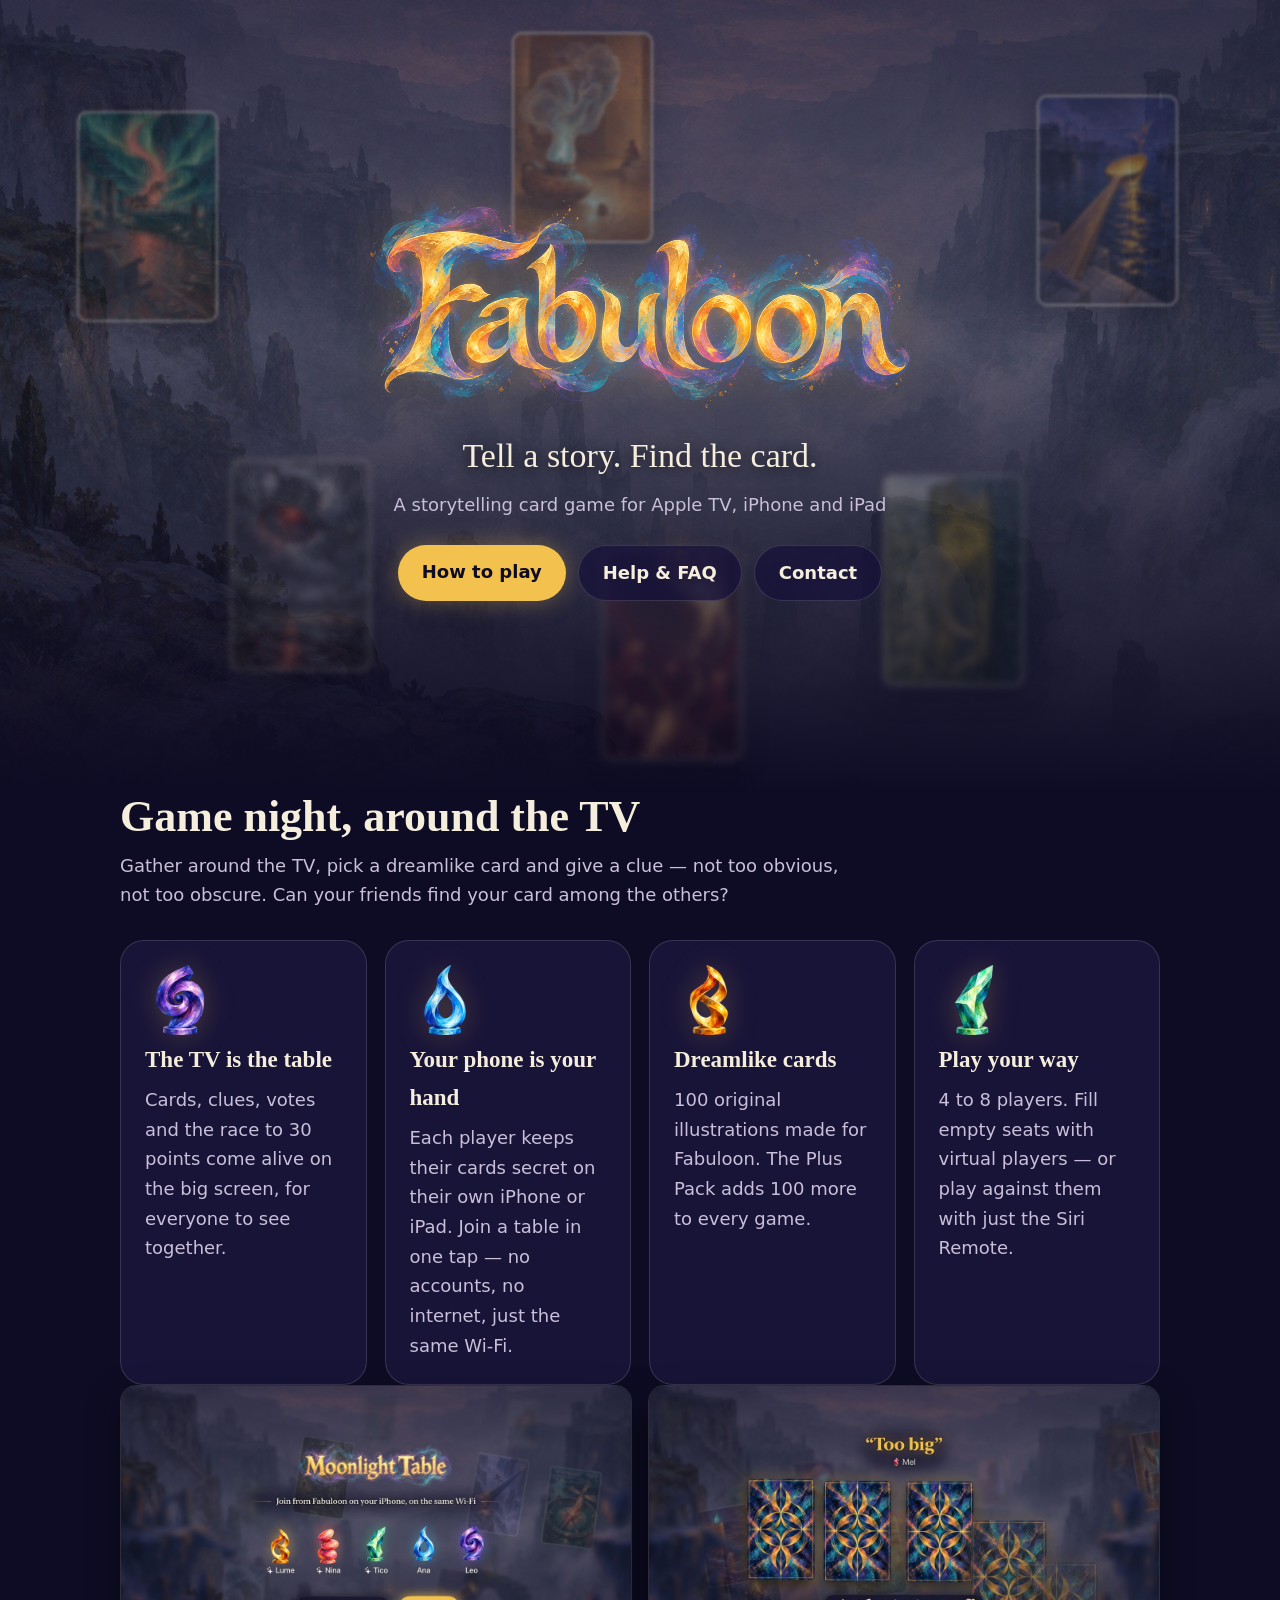
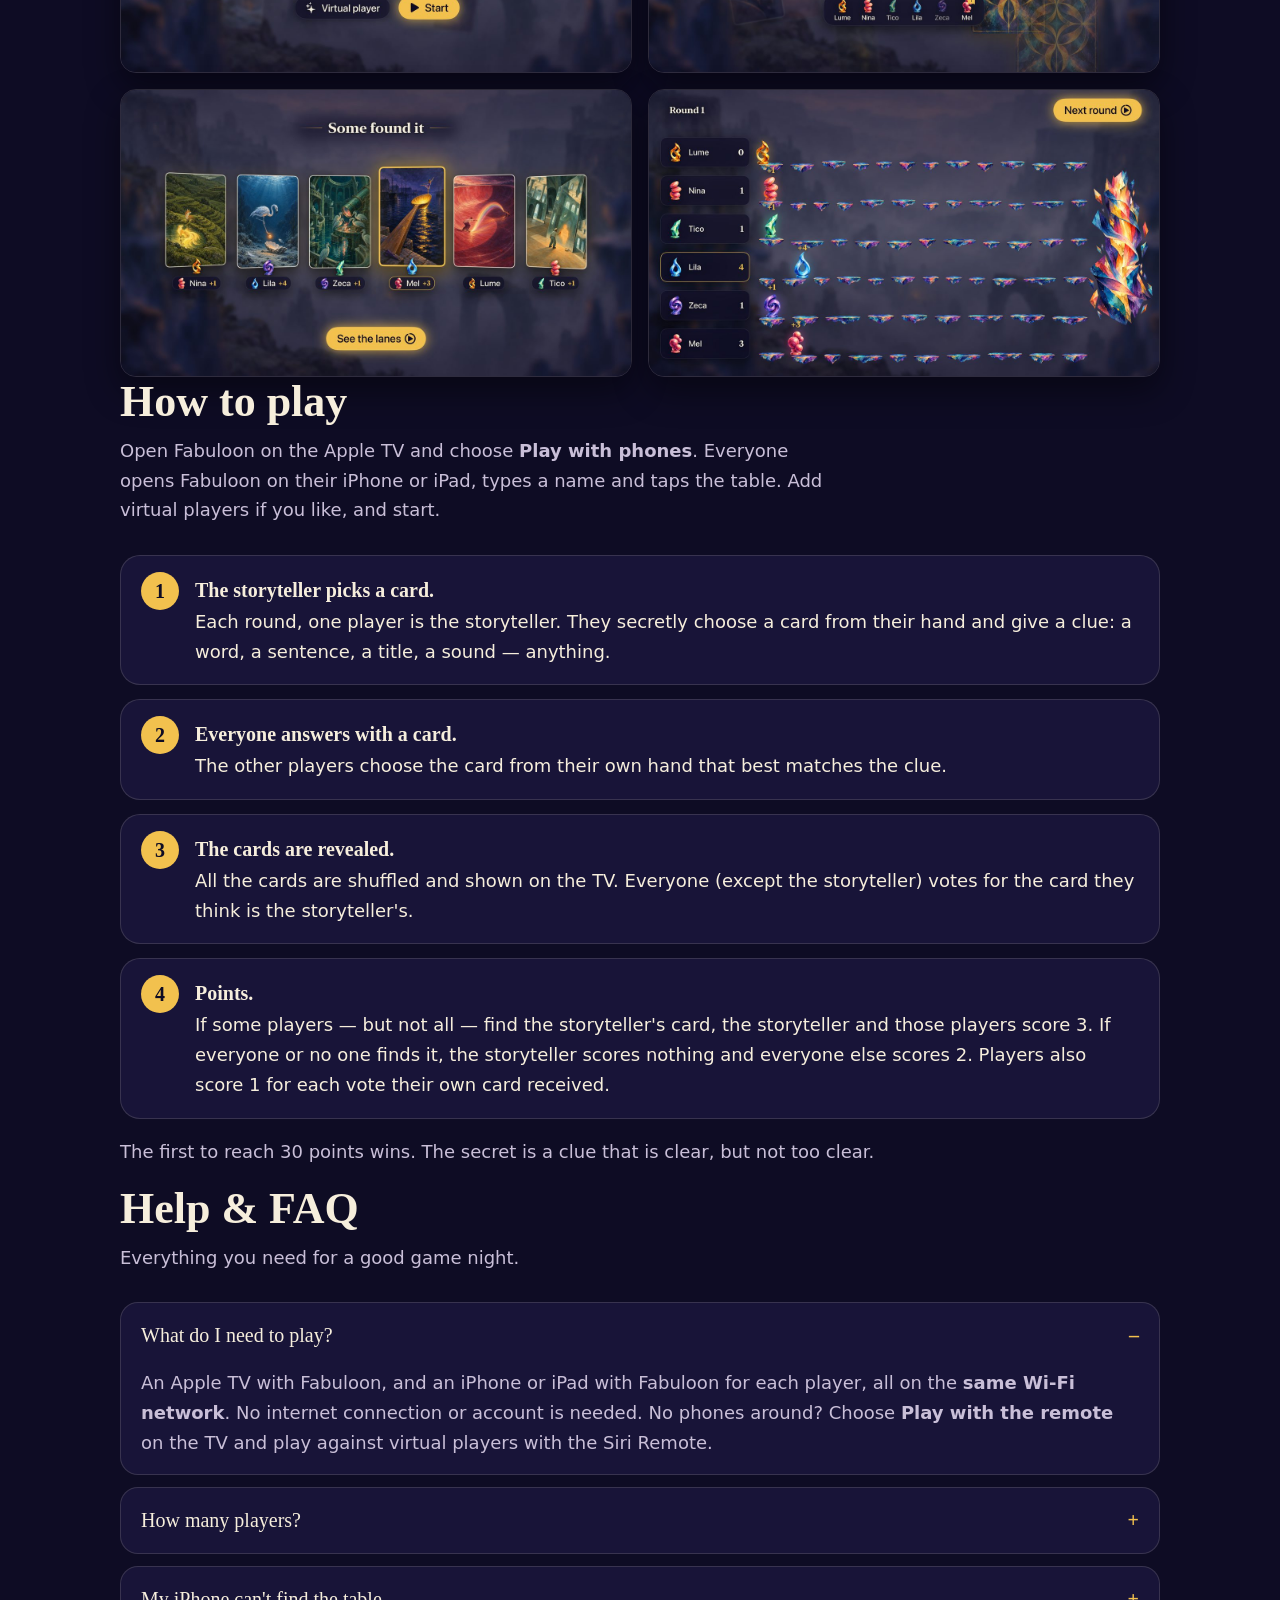
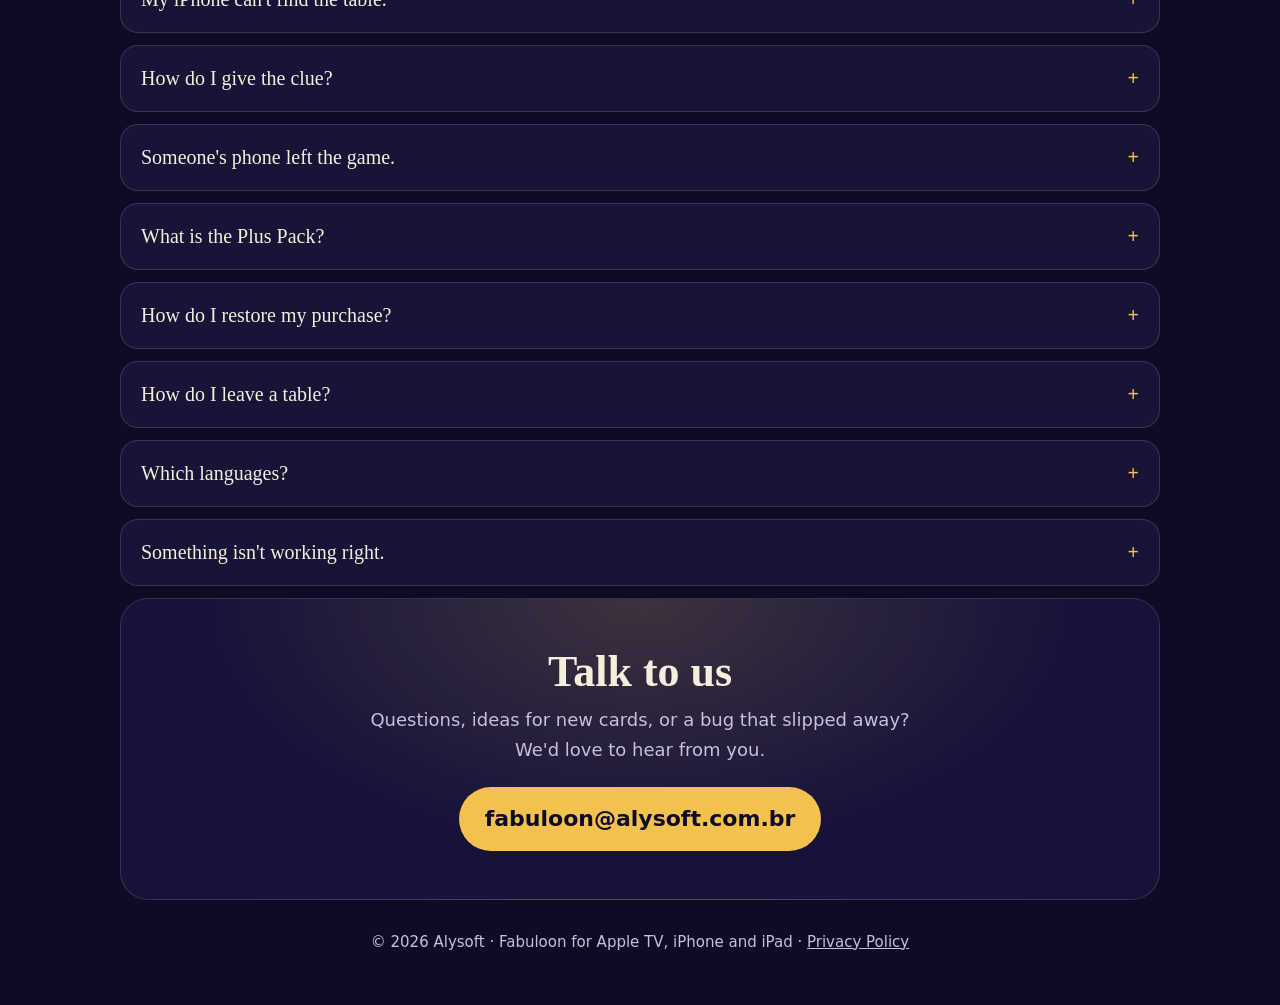
==== index.html @ 10f16127 "Support and privacy pages for Fabuloon Co-Authored-By: Claude Opus 5.5 <noreply@anthropic.com>" ====
<!doctype html>
<html lang="en">
<head>
<meta charset="utf-8">
<meta name="viewport" content="width=device-width, initial-scale=1">
<title>Fabuloon — Support</title>
<meta name="description" content="Fabuloon, a storytelling card game for Apple TV, iPhone and iPad. How to play, help, FAQ and contact.">
<meta property="og:title" content="Fabuloon — a storytelling card game for your living room">
<meta property="og:description" content="Pick a dreamlike card, give a clue, and find the storyteller's card. Apple TV is the table; your iPhone is your hand.">
<meta property="og:image" content="img/og.jpg">
<meta name="theme-color" content="#0e0c24">
<link rel="icon" href="img/favicon.png"><link rel="apple-touch-icon" href="img/apple-touch-icon.png">
<link rel="stylesheet" href="style.css">
</head>
<body>
<header class="hero">
  <div class="drift" style="left:6%;top:14%;background-image:url(img/card-a.jpg)"></div>
  <div class="drift" style="left:18%;top:58%;background-image:url(img/card-b.jpg)"></div>
  <div class="drift" style="right:8%;top:12%;background-image:url(img/card-c.jpg)"></div>
  <div class="drift" style="right:20%;top:60%;background-image:url(img/card-d.jpg)"></div>
  <div class="drift" style="left:40%;top:4%;background-image:url(img/card-e.jpg)"></div>
  <div class="drift" style="right:42%;bottom:4%;background-image:url(img/card-f.jpg)"></div>
  <div class="hero-inner">
    <img class="logo" src="img/logo.png" alt="Fabuloon">
    <p class="tag">Tell a story. Find the card.</p>
    <p class="tag2">A storytelling card game for Apple TV, iPhone and iPad</p>
    <div class="btns">
      <a class="btn" href="#how">How to play</a>
      <a class="btn alt" href="#help">Help &amp; FAQ</a>
      <a class="btn alt" href="#contact">Contact</a>
    </div>
  </div>
</header>

<main>
<section class="wrap">
  <h2>Game night, around the TV</h2>
  <p class="sub">Gather around the TV, pick a dreamlike card and give a clue — not too obvious, not too obscure. Can your friends find your card among the others?</p>
  <div class="grid">
    <div class="card"><img class="form" src="img/form4.png" alt=""><h3>The TV is the table</h3><p>Cards, clues, votes and the race to 30 points come alive on the big screen, for everyone to see together.</p></div>
    <div class="card"><img class="form" src="img/form3.png" alt=""><h3>Your phone is your hand</h3><p>Each player keeps their cards secret on their own iPhone or iPad. Join a table in one tap — no accounts, no internet, just the same Wi‑Fi.</p></div>
    <div class="card"><img class="form" src="img/form0.png" alt=""><h3>Dreamlike cards</h3><p>100 original illustrations made for Fabuloon. The Plus Pack adds 100 more to every game.</p></div>
    <div class="card"><img class="form" src="img/form2.png" alt=""><h3>Play your way</h3><p>4 to 8 players. Fill empty seats with virtual players — or play against them with just the Siri Remote.</p></div>
  </div>
</section>

<section class="wrap">
  <div class="shots">
    <img src="img/shot-lobby.jpg" alt="Players joining a table on the TV" loading="lazy">
    <img src="img/shot-clue.jpg" alt="The storyteller's clue on the TV" loading="lazy">
    <img src="img/shot-reveal.jpg" alt="The cards revealed, with the votes" loading="lazy">
    <img src="img/shot-lanes.jpg" alt="Each player's piece hopping toward the finish" loading="lazy">
  </div>
</section>

<section class="wrap" id="how">
  <h2>How to play</h2>
  <p class="sub">Open Fabuloon on the Apple TV and choose <b>Play with phones</b>. Everyone opens Fabuloon on their iPhone or iPad, types a name and taps the table. Add virtual players if you like, and start.</p>
  <ol class="steps">
    <li><b>The storyteller picks a card.</b><br>Each round, one player is the storyteller. They secretly choose a card from their hand and give a clue: a word, a sentence, a title, a sound — anything.</li>
    <li><b>Everyone answers with a card.</b><br>The other players choose the card from their own hand that best matches the clue.</li>
    <li><b>The cards are revealed.</b><br>All the cards are shuffled and shown on the TV. Everyone (except the storyteller) votes for the card they think is the storyteller's.</li>
    <li><b>Points.</b><br>If some players — but not all — find the storyteller's card, the storyteller and those players score 3. If everyone or no one finds it, the storyteller scores nothing and everyone else scores 2. Players also score 1 for each vote their own card received.</li>
  </ol>
  <p class="score">The first to reach 30 points wins. The secret is a clue that is clear, but not too clear.</p>
</section>

<section class="wrap" id="help">
  <h2>Help &amp; FAQ</h2>
  <p class="sub">Everything you need for a good game night.</p>

  <details open><summary>What do I need to play?</summary>
    <p>An Apple TV with Fabuloon, and an iPhone or iPad with Fabuloon for each player, all on the <b>same Wi‑Fi network</b>. No internet connection or account is needed. No phones around? Choose <b>Play with the remote</b> on the TV and play against virtual players with the Siri Remote.</p></details>

  <details><summary>How many players?</summary>
    <p>From 4 to 8. If you are fewer than 4, add virtual players on the TV: they pick cards and vote on their own.</p></details>

  <details><summary>My iPhone can't find the table.</summary>
    <ul>
      <li>Make sure the iPhone and the Apple TV are on the same Wi‑Fi network (guest networks, some hotels and some mesh systems keep devices from seeing each other).</li>
      <li>Fabuloon needs the <b>Local Network</b> permission to find the TV: open Settings › Privacy &amp; Security › Local Network and turn on Fabuloon.</li>
      <li>On the Apple TV, the table must be open: choose <b>Play with phones</b>.</li>
    </ul></details>

  <details><summary>How do I give the clue?</summary>
    <p>With people only, just say it out loud. When there are virtual players at the table, the storyteller writes the clue on their phone, so the virtual players can “read” it too.</p></details>

  <details><summary>Someone's phone left the game.</summary>
    <p>A virtual player takes over their seat so the game can go on. When they open Fabuloon again and tap the table, they get their seat — and their cards — back.</p></details>

  <details><summary>What is the Plus Pack?</summary>
    <p>100 new cards that join the deck in every game played on your Apple TV. You buy it once on the Apple TV (<b>More cards</b> on the home screen) and every phone shows the new cards. Everyone needs the latest version of Fabuloon on their phone for the pack to be dealt.</p></details>

  <details><summary>How do I restore my purchase?</summary>
    <p>On the Apple TV, open <b>More cards</b> and choose <b>Restore purchases</b>. Purchases belong to your Apple Account and work on the Apple TV, iPhone and iPad.</p></details>

  <details><summary>How do I leave a table?</summary>
    <p>On the TV, press <kbd>Menu</kbd> (or <kbd>Back</kbd>) on the Siri Remote. On a phone, tap the × in the top corner.</p></details>

  <details><summary>Which languages?</summary>
    <p>English and Portuguese, following your device's language.</p></details>

  <details><summary>Something isn't working right.</summary>
    <p>Close Fabuloon on the TV and on the phones and open it again. If the problem persists, write to us below with your Apple TV and iPhone models and their system versions — we read every message.</p></details>
</section>

<section class="wrap" id="contact">
  <div class="contact">
    <h2>Talk to us</h2>
    <p>Questions, ideas for new cards, or a bug that slipped away? We'd love to hear from you.</p>
    <a class="mail" href="mailto:fabuloon@alysoft.com.br?subject=Fabuloon%20support">fabuloon@alysoft.com.br</a>
  </div>
</section>
</main>

<footer>
  © 2026 Alysoft · Fabuloon for Apple TV, iPhone and iPad · <a href="privacy.html">Privacy Policy</a>
</footer>
</body>
</html>
---- style.css ----
:root{
  --night:#0e0c24; --night2:#16123a; --dusk:#241b4a; --cream:#f6eedc; --muted:#c9bfd8; --gold:#f2c14e; --gold2:#d9a234;
  --card:rgba(30,24,64,.72); --line:rgba(246,238,220,.14);
  --serif:"New York",ui-serif,"Iowan Old Style","Palatino Linotype",Georgia,serif;
}
*{box-sizing:border-box}
html{scroll-behavior:smooth}
body{margin:0;background:var(--night);color:var(--cream);font:18px/1.65 system-ui,-apple-system,"Segoe UI",Roboto,sans-serif;-webkit-font-smoothing:antialiased}
a{color:var(--gold)}
img{max-width:100%;display:block}
.wrap{max-width:1080px;margin:0 auto;padding:0 20px}
h1,h2,h3,summary{font-family:var(--serif)}

/* hero: the valley far away, the game's cards drifting in it, the name in light */
.hero{position:relative;min-height:88vh;display:flex;align-items:center;justify-content:center;overflow:hidden;
  background:linear-gradient(180deg,rgba(14,12,36,.55),rgba(14,12,36,.25) 45%,var(--night) 100%),url(img/hero.jpg) center/cover no-repeat}
.drift{position:absolute;width:clamp(90px,11vw,150px);aspect-ratio:2/3;border-radius:10px;border:2px solid rgba(246,238,220,.8);
  background:center/cover no-repeat;opacity:.38;filter:blur(1.5px);box-shadow:0 10px 30px rgba(0,0,0,.5);animation:drift 26s ease-in-out infinite alternate}
.drift:nth-child(2){animation-duration:31s;animation-delay:-6s;opacity:.3;filter:blur(3px)}
.drift:nth-child(3){animation-duration:35s;animation-delay:-12s}
.drift:nth-child(4){animation-duration:29s;animation-delay:-3s;opacity:.28;filter:blur(3.5px)}
.drift:nth-child(5){animation-duration:33s;animation-delay:-9s}
.drift:nth-child(6){animation-duration:38s;animation-delay:-15s;opacity:.26;filter:blur(4px)}
@keyframes drift{from{transform:translate(0,0) rotate(-6deg)}to{transform:translate(4vw,-3vh) rotate(5deg)}}
.hero-inner{position:relative;z-index:1;text-align:center;padding:6vh 16px}
.hero img.logo{width:min(560px,82vw);margin:0 auto;filter:drop-shadow(0 0 28px rgba(242,193,78,.35));animation:breathe 6s ease-in-out infinite}
@keyframes breathe{0%,100%{filter:drop-shadow(0 0 18px rgba(242,193,78,.22))}50%{filter:drop-shadow(0 0 34px rgba(242,193,78,.45))}}
.tag{font-family:var(--serif);font-size:clamp(22px,3.4vw,34px);margin:14px 0 6px;text-shadow:0 2px 14px rgba(0,0,0,.7)}
.tag2{color:var(--muted);margin:0 0 26px}
.btns{display:flex;gap:12px;justify-content:center;flex-wrap:wrap}
.btn{display:inline-block;padding:12px 24px;border-radius:999px;text-decoration:none;font-weight:700;color:var(--night);background:var(--gold);
  box-shadow:0 0 24px rgba(242,193,78,.35);transition:transform .15s}
.btn:hover{transform:translateY(-2px)}
.btn.alt{background:rgba(22,18,58,.75);color:var(--cream);border:1px solid var(--line);box-shadow:none}

/* sections */
section{padding:64px 0}
h2{font-size:clamp(30px,4.2vw,44px);line-height:1.15;margin:0 0 8px}
.sub{color:var(--muted);margin:0 0 30px;max-width:720px}
.grid{display:grid;grid-template-columns:repeat(auto-fit,minmax(230px,1fr));gap:18px}
.card{background:var(--card);border:1px solid var(--line);border-radius:24px;padding:24px}
.card img.form{height:70px;width:auto;margin-bottom:6px;filter:drop-shadow(0 0 14px rgba(242,193,78,.25))}
.card h3{margin:6px 0 6px;font-size:23px}
.card p{margin:0;color:var(--muted)}

.shots{display:grid;grid-template-columns:repeat(auto-fit,minmax(420px,1fr));gap:16px}
@media (max-width:900px){.shots{grid-template-columns:1fr}}
.shots img{border-radius:16px;border:1px solid var(--line);box-shadow:0 14px 34px rgba(0,0,0,.45);aspect-ratio:16/9;object-fit:cover}

/* how to play */
ol.steps{counter-reset:step;list-style:none;padding:0;margin:0;display:grid;gap:14px}
ol.steps li{counter-increment:step;background:var(--card);border:1px solid var(--line);border-radius:20px;padding:18px 20px 18px 74px;position:relative}
ol.steps li::before{content:counter(step);position:absolute;left:20px;top:16px;width:38px;height:38px;border-radius:50%;display:grid;place-items:center;
  font:700 20px/1 var(--serif);color:var(--night);background:var(--gold)}
ol.steps b{font-family:var(--serif);font-size:20px}
.score{margin-top:18px;color:var(--muted)}

/* faq */
details{background:var(--card);border:1px solid var(--line);border-radius:18px;padding:0 20px;margin:0 0 12px}
summary{cursor:pointer;list-style:none;padding:16px 0;font-size:20px;display:flex;justify-content:space-between;gap:16px}
summary::-webkit-details-marker{display:none}
summary::after{content:"+";color:var(--gold);font-weight:700}
details[open] summary::after{content:"–"}
details p,details ul{margin:0 0 16px;color:var(--muted)}
kbd{background:var(--dusk);border:1px solid var(--line);border-bottom-width:3px;border-radius:6px;padding:1px 7px;font:600 14px/1.6 ui-monospace,monospace;color:var(--cream)}

/* contact */
.contact{text-align:center;background:radial-gradient(ellipse at top,rgba(242,193,78,.18),transparent 60%),var(--night2);border:1px solid var(--line);border-radius:28px;padding:48px 22px}
.contact p{color:var(--muted);margin:0 auto 22px;max-width:560px}
.contact .mail{display:inline-block;background:var(--gold);color:var(--night);font-weight:800;font-size:clamp(17px,2.6vw,22px);padding:14px 26px;border-radius:999px;text-decoration:none}

/* privacy page */
.top{display:flex;align-items:center;justify-content:space-between;gap:12px;padding:16px 20px;max-width:1080px;margin:0 auto}
.top img{height:58px;width:auto}
.top nav a{margin-left:18px;font-weight:700;text-decoration:none;color:var(--cream)}
.doc{max-width:760px;margin:0 auto;padding:30px 20px 70px}
.doc h1{font-size:clamp(34px,5vw,48px);margin:18px 0 4px}
.doc h2{font-size:27px;margin-top:38px}
.doc p,.doc li{color:var(--muted)}
.doc b{color:var(--cream)}
.pill{display:inline-block;background:rgba(242,193,78,.14);color:var(--gold);border:1px solid rgba(242,193,78,.45);border-radius:999px;padding:6px 14px;font-weight:700;font-size:15px}

footer{text-align:center;color:var(--muted);font-size:15px;padding:30px 20px 50px}
footer a{color:inherit}
@media (max-width:560px){ body{font-size:17px} section{padding:44px 0} .hero{min-height:72vh} .drift{display:none} }
@media (prefers-reduced-motion: reduce){ .drift,.hero img.logo{animation:none} }
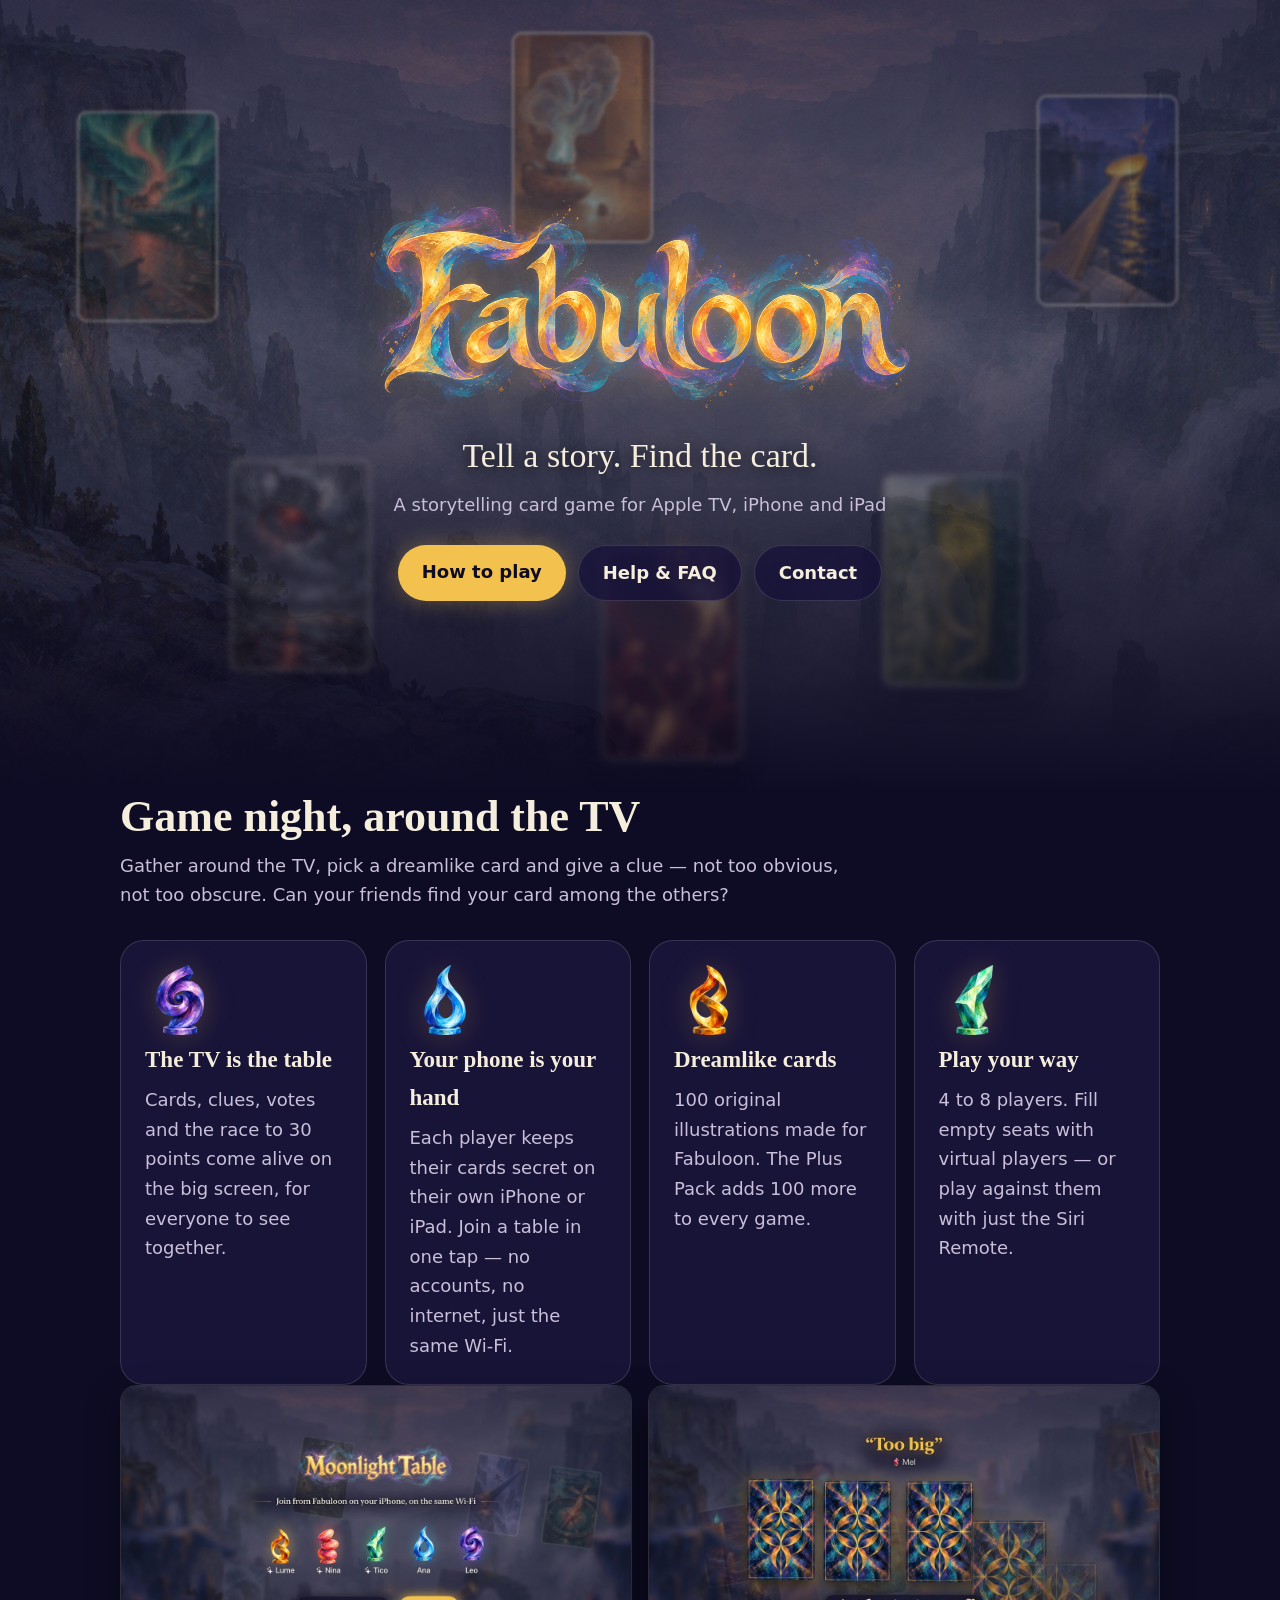
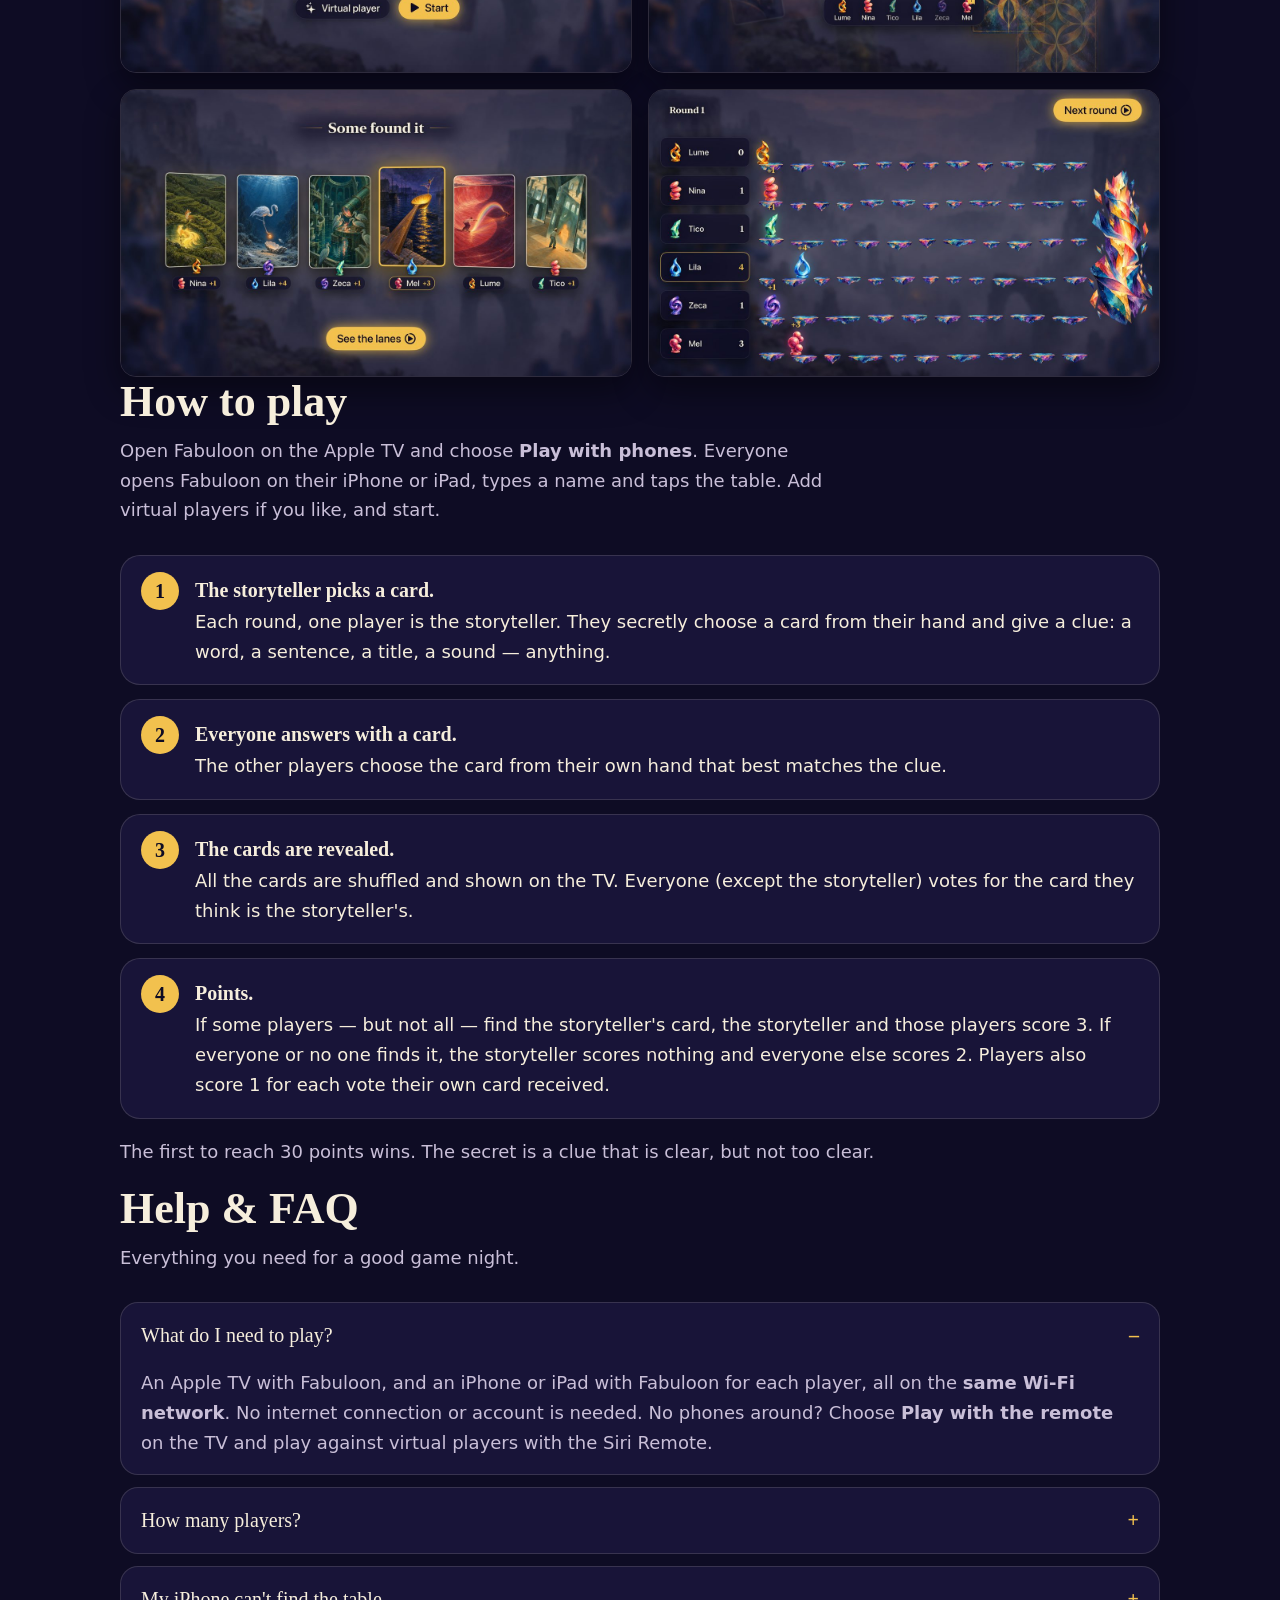
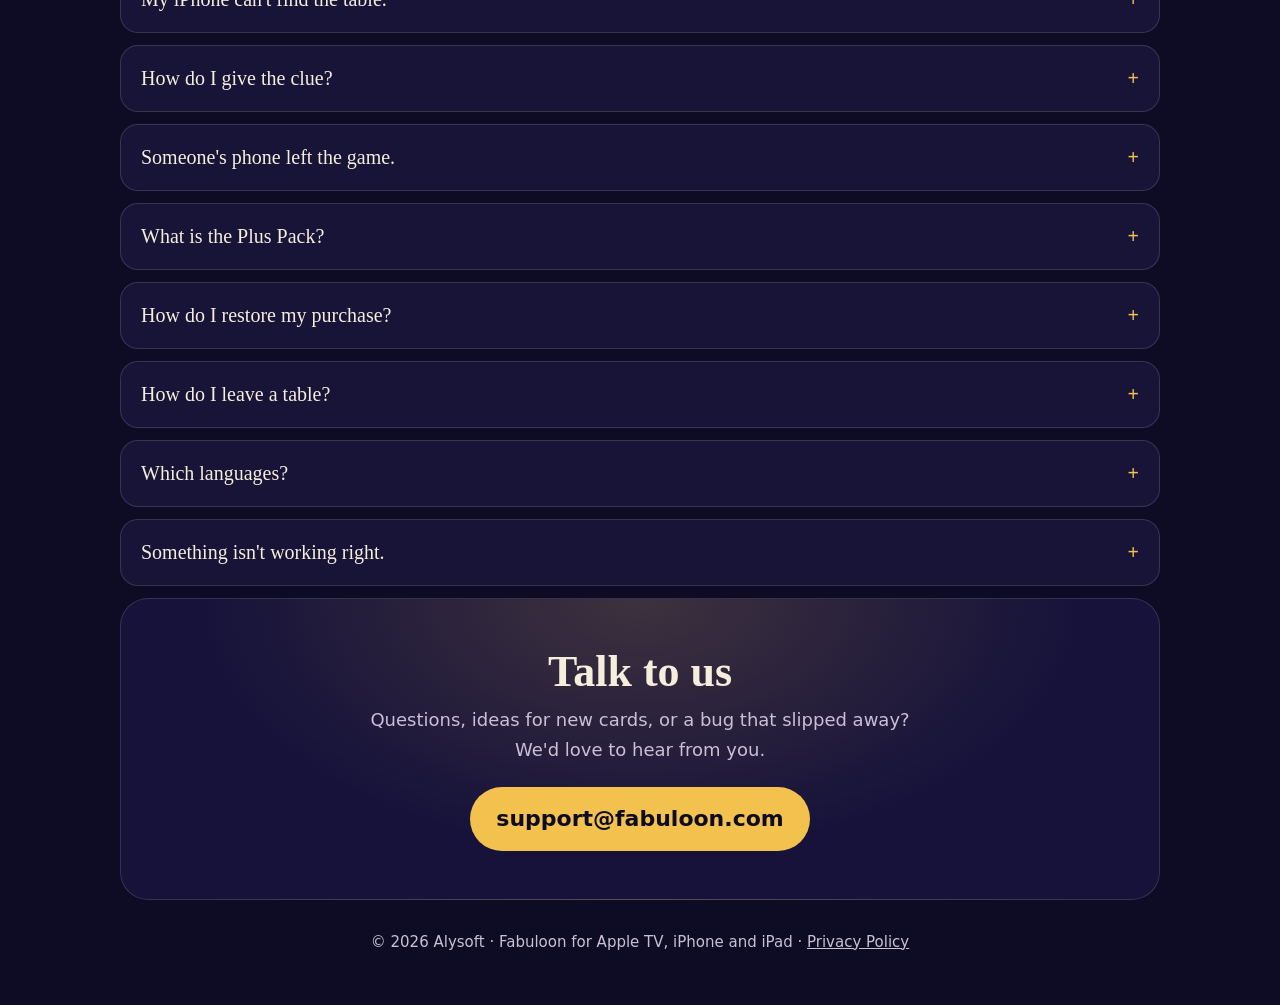
==== commit 9e474739: "Update Fabuloon support contact to support@fabuloon.com" ====
--- a/index.html
+++ b/index.html
@@ -108,7 +108,7 @@
   <div class="contact">
     <h2>Talk to us</h2>
     <p>Questions, ideas for new cards, or a bug that slipped away? We'd love to hear from you.</p>
-    <a class="mail" href="mailto:fabuloon@alysoft.com.br?subject=Fabuloon%20support">fabuloon@alysoft.com.br</a>
+    <a class="mail" href="mailto:support@fabuloon.com?subject=Fabuloon%20support">support@fabuloon.com</a>
   </div>
 </section>
 </main>
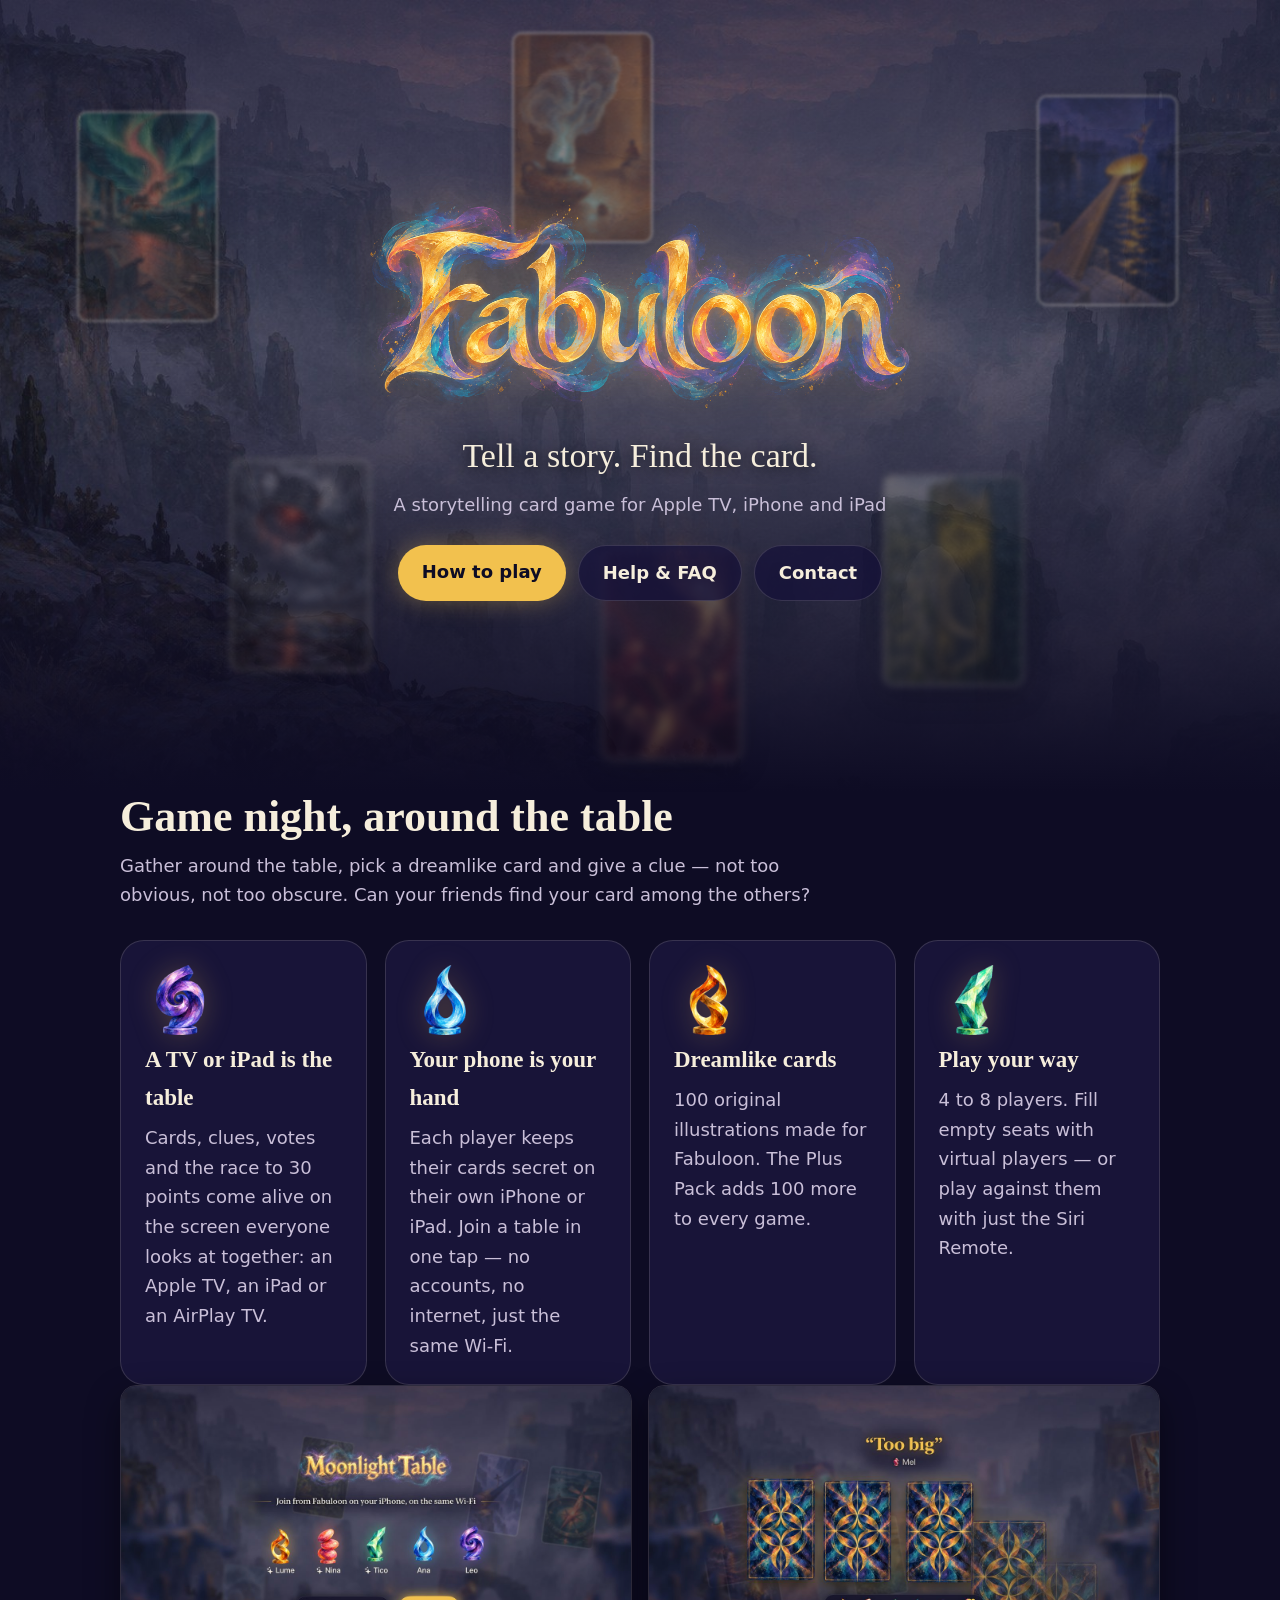
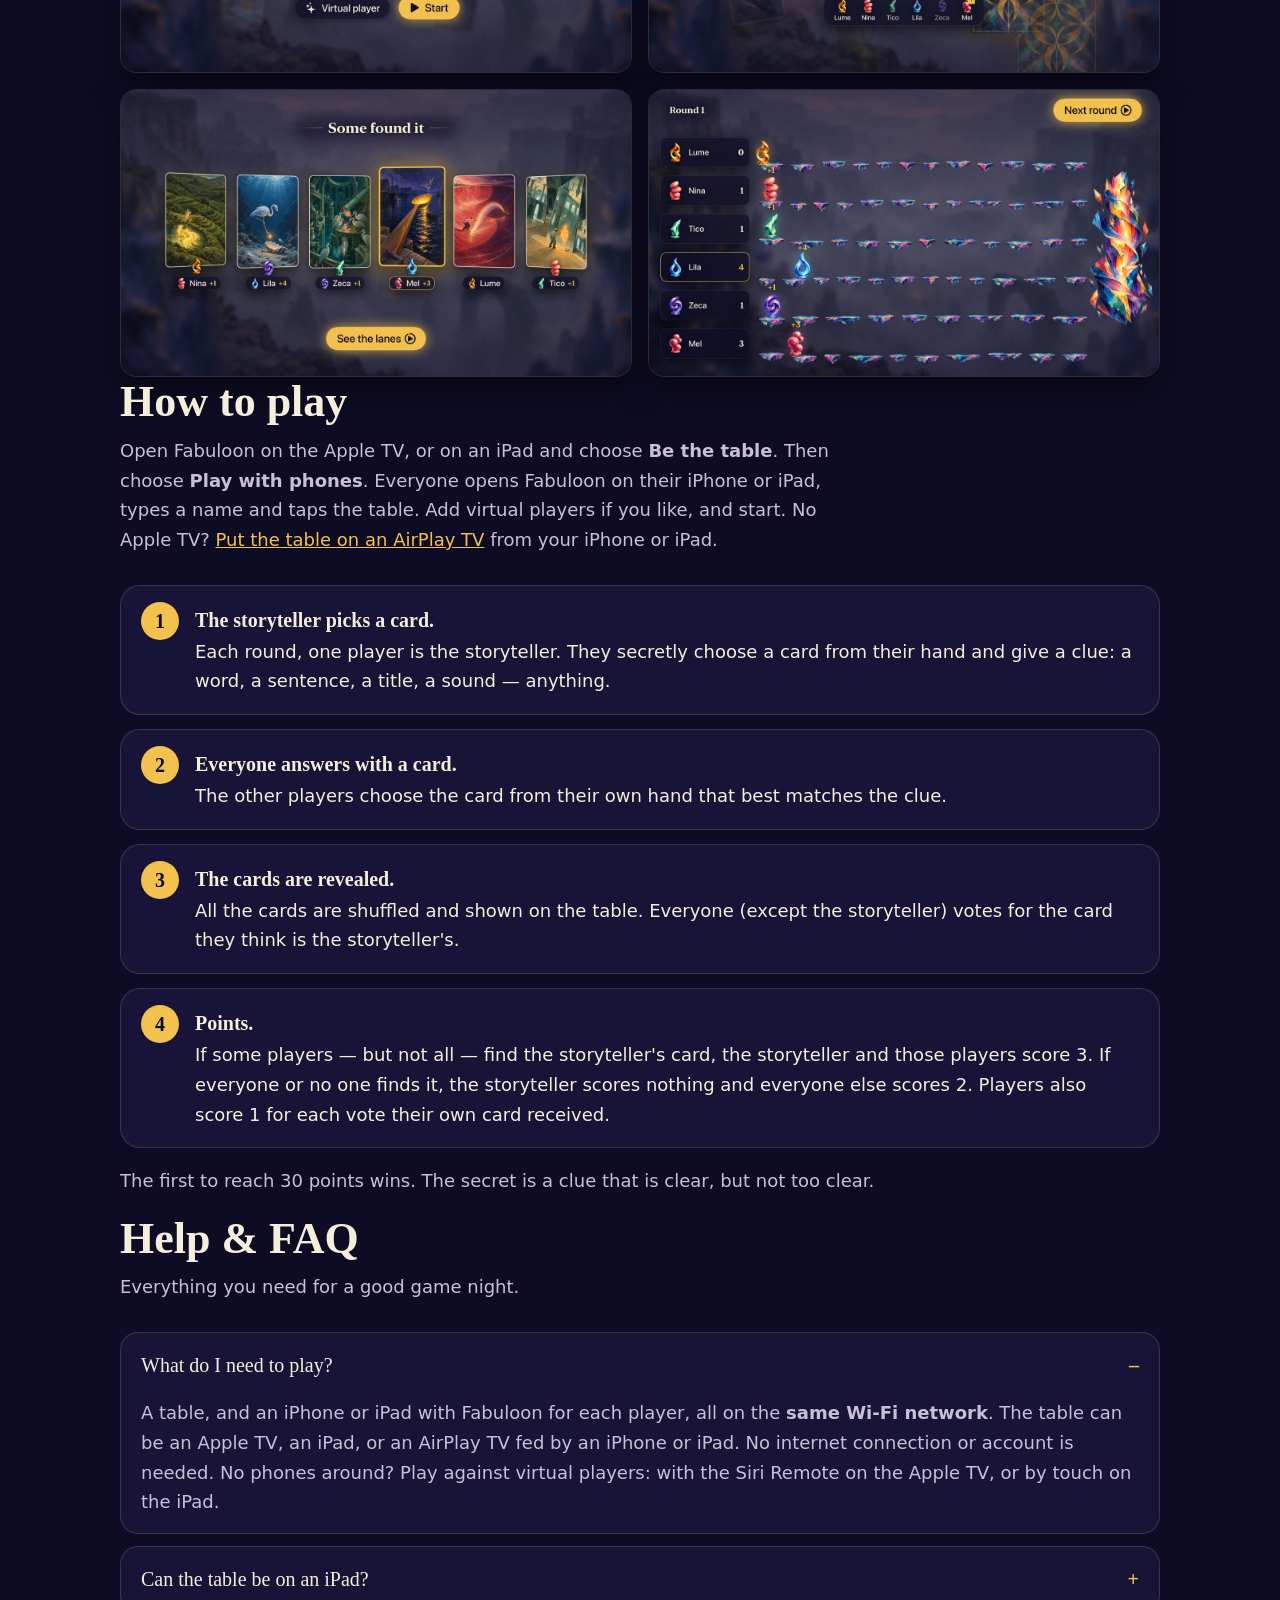
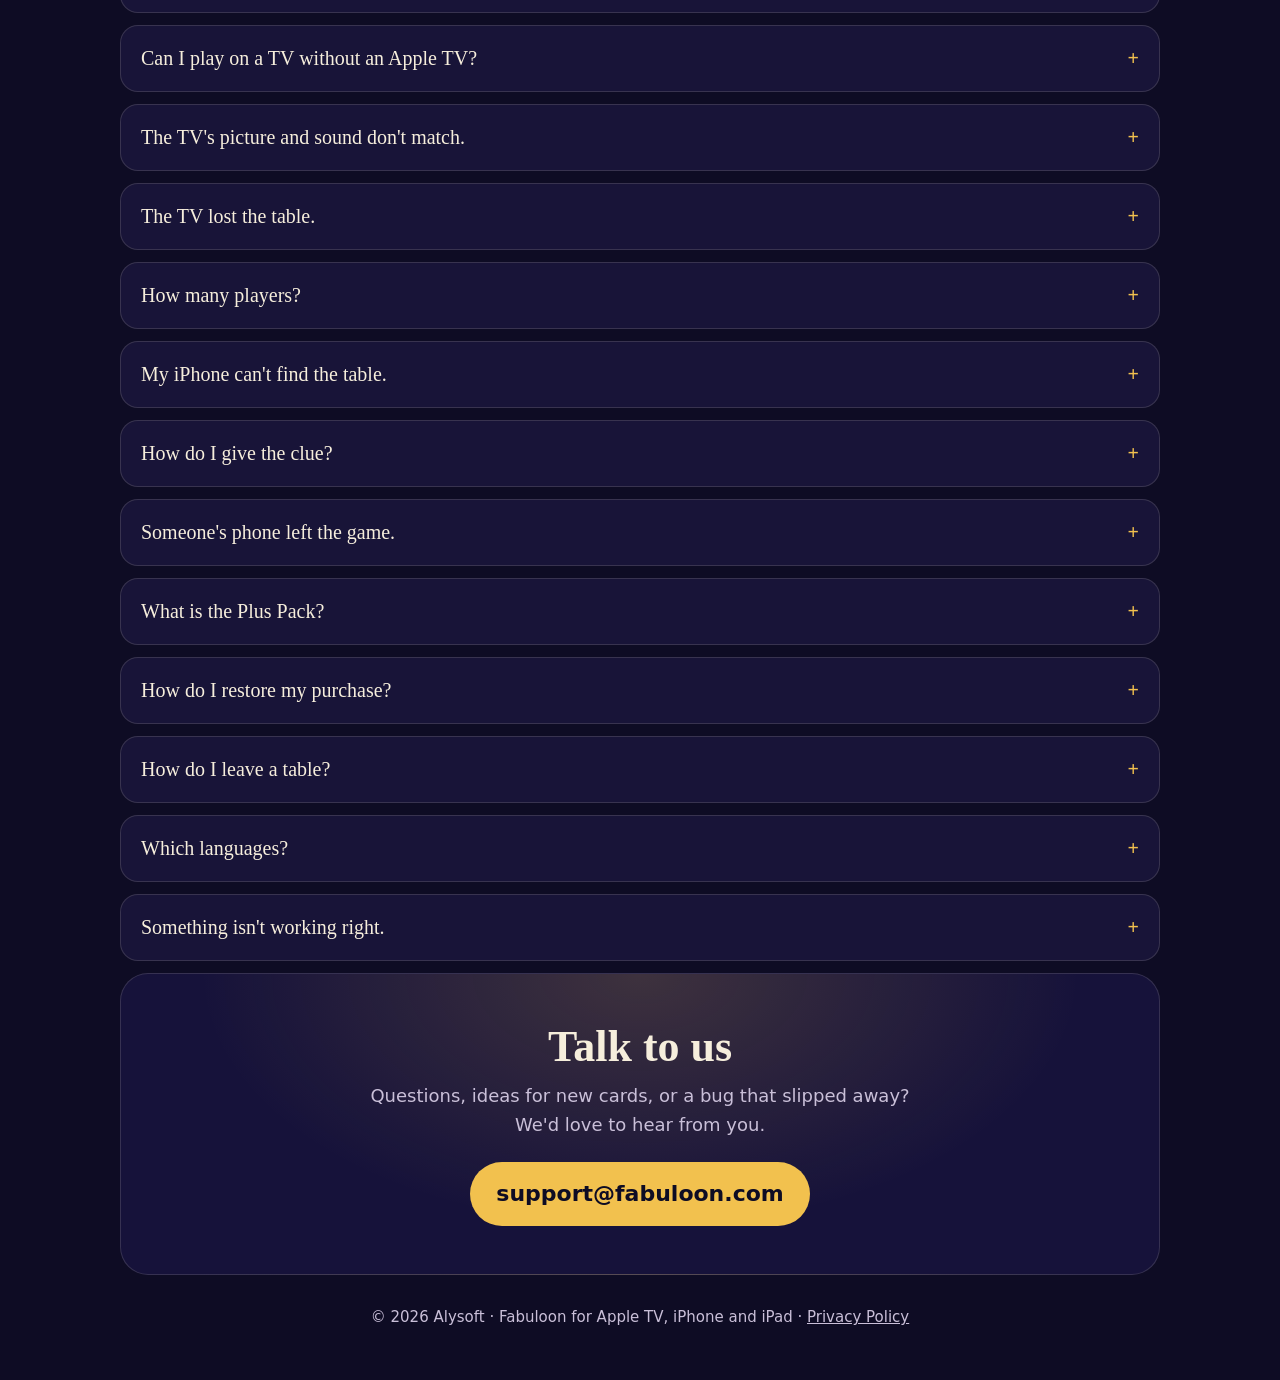
==== commit dedf553d: "Support for version 1.3: the table on an AirPlay TV and on an iPad Adds the iPad as the table, the t" ====
--- a/index.html
+++ b/index.html
@@ -6,7 +6,7 @@
 <title>Fabuloon — Support</title>
 <meta name="description" content="Fabuloon, a storytelling card game for Apple TV, iPhone and iPad. How to play, help, FAQ and contact.">
 <meta property="og:title" content="Fabuloon — a storytelling card game for your living room">
-<meta property="og:description" content="Pick a dreamlike card, give a clue, and find the storyteller's card. Apple TV is the table; your iPhone is your hand.">
+<meta property="og:description" content="Pick a dreamlike card, give a clue, and find the storyteller's card. A TV or iPad is the table; your iPhone is your hand.">
 <meta property="og:image" content="img/og.jpg">
 <meta name="theme-color" content="#0e0c24">
 <link rel="icon" href="img/favicon.png"><link rel="apple-touch-icon" href="img/apple-touch-icon.png">
@@ -34,10 +34,10 @@
 
 <main>
 <section class="wrap">
-  <h2>Game night, around the TV</h2>
-  <p class="sub">Gather around the TV, pick a dreamlike card and give a clue — not too obvious, not too obscure. Can your friends find your card among the others?</p>
+  <h2>Game night, around the table</h2>
+  <p class="sub">Gather around the table, pick a dreamlike card and give a clue — not too obvious, not too obscure. Can your friends find your card among the others?</p>
   <div class="grid">
-    <div class="card"><img class="form" src="img/form4.png" alt=""><h3>The TV is the table</h3><p>Cards, clues, votes and the race to 30 points come alive on the big screen, for everyone to see together.</p></div>
+    <div class="card"><img class="form" src="img/form4.png" alt=""><h3>A TV or iPad is the table</h3><p>Cards, clues, votes and the race to 30 points come alive on the screen everyone looks at together: an Apple TV, an iPad or an AirPlay TV.</p></div>
     <div class="card"><img class="form" src="img/form3.png" alt=""><h3>Your phone is your hand</h3><p>Each player keeps their cards secret on their own iPhone or iPad. Join a table in one tap — no accounts, no internet, just the same Wi‑Fi.</p></div>
     <div class="card"><img class="form" src="img/form0.png" alt=""><h3>Dreamlike cards</h3><p>100 original illustrations made for Fabuloon. The Plus Pack adds 100 more to every game.</p></div>
     <div class="card"><img class="form" src="img/form2.png" alt=""><h3>Play your way</h3><p>4 to 8 players. Fill empty seats with virtual players — or play against them with just the Siri Remote.</p></div>
@@ -55,11 +55,11 @@
 
 <section class="wrap" id="how">
   <h2>How to play</h2>
-  <p class="sub">Open Fabuloon on the Apple TV and choose <b>Play with phones</b>. Everyone opens Fabuloon on their iPhone or iPad, types a name and taps the table. Add virtual players if you like, and start.</p>
+  <p class="sub">Open Fabuloon on the Apple TV, or on an iPad and choose <b>Be the table</b>. Then choose <b>Play with phones</b>. Everyone opens Fabuloon on their iPhone or iPad, types a name and taps the table. Add virtual players if you like, and start. No Apple TV? <a href="#tv">Put the table on an AirPlay TV</a> from your iPhone or iPad.</p>
   <ol class="steps">
     <li><b>The storyteller picks a card.</b><br>Each round, one player is the storyteller. They secretly choose a card from their hand and give a clue: a word, a sentence, a title, a sound — anything.</li>
     <li><b>Everyone answers with a card.</b><br>The other players choose the card from their own hand that best matches the clue.</li>
-    <li><b>The cards are revealed.</b><br>All the cards are shuffled and shown on the TV. Everyone (except the storyteller) votes for the card they think is the storyteller's.</li>
+    <li><b>The cards are revealed.</b><br>All the cards are shuffled and shown on the table. Everyone (except the storyteller) votes for the card they think is the storyteller's.</li>
     <li><b>Points.</b><br>If some players — but not all — find the storyteller's card, the storyteller and those players score 3. If everyone or no one finds it, the storyteller scores nothing and everyone else scores 2. Players also score 1 for each vote their own card received.</li>
   </ol>
   <p class="score">The first to reach 30 points wins. The secret is a clue that is clear, but not too clear.</p>
@@ -70,16 +70,28 @@
   <p class="sub">Everything you need for a good game night.</p>
 
   <details open><summary>What do I need to play?</summary>
-    <p>An Apple TV with Fabuloon, and an iPhone or iPad with Fabuloon for each player, all on the <b>same Wi‑Fi network</b>. No internet connection or account is needed. No phones around? Choose <b>Play with the remote</b> on the TV and play against virtual players with the Siri Remote.</p></details>
+    <p>A table, and an iPhone or iPad with Fabuloon for each player, all on the <b>same Wi‑Fi network</b>. The table can be an Apple TV, an iPad, or an AirPlay TV fed by an iPhone or iPad. No internet connection or account is needed. No phones around? Play against virtual players: with the Siri Remote on the Apple TV, or by touch on the iPad.</p></details>
+
+  <details><summary>Can the table be on an iPad?</summary>
+    <p>Yes. Open Fabuloon on the iPad and choose <b>Be the table</b>, then turn the iPad sideways. Everything the Apple TV does, the iPad does too: open a table for the phones, play against virtual players, how to play, and the Plus Pack.</p></details>
+
+  <details id="tv"><summary>Can I play on a TV without an Apple TV?</summary>
+    <p>Yes, on any TV that works with AirPlay. On your iPhone or iPad, open Control Center, choose <b>Screen Mirroring</b> and pick the TV. Then open Fabuloon, type your name and tap <b>Be the table</b>. The TV shows the table, not your screen, so your device stays your hand and you play too. The table's buttons appear at the top of your hand.</p></details>
+
+  <details><summary>The TV's picture and sound don't match.</summary>
+    <p>AirPlay delays the sound by about two seconds, so Fabuloon makes the picture wait for it. The <b>Sound test</b> opens the first time a TV gets the table: play the beats and adjust − and + until the pulse on the TV lands on the beat you hear, then tap <b>Done</b>. Fabuloon remembers the setting for each TV. To run it again, tap <b>Sound test</b> on your device, on the table's home screen.</p></details>
+
+  <details><summary>The TV lost the table.</summary>
+    <p>The game goes on safely on your device. In Control Center, mirror your screen to the TV again and the table comes back.</p></details>
 
   <details><summary>How many players?</summary>
-    <p>From 4 to 8. If you are fewer than 4, add virtual players on the TV: they pick cards and vote on their own.</p></details>
+    <p>From 4 to 8. If you are fewer than 4, add virtual players at the table: they pick cards and vote on their own.</p></details>
 
   <details><summary>My iPhone can't find the table.</summary>
     <ul>
-      <li>Make sure the iPhone and the Apple TV are on the same Wi‑Fi network (guest networks, some hotels and some mesh systems keep devices from seeing each other).</li>
-      <li>Fabuloon needs the <b>Local Network</b> permission to find the TV: open Settings › Privacy &amp; Security › Local Network and turn on Fabuloon.</li>
-      <li>On the Apple TV, the table must be open: choose <b>Play with phones</b>.</li>
+      <li>Make sure the iPhone and the table are on the same Wi‑Fi network (guest networks, some hotels and some mesh systems keep devices from seeing each other).</li>
+      <li>Fabuloon needs the <b>Local Network</b> permission to find the table: open Settings › Privacy &amp; Security › Local Network and turn on Fabuloon.</li>
+      <li>The table must be open: choose <b>Play with phones</b> on the table.</li>
     </ul></details>
 
   <details><summary>How do I give the clue?</summary>
@@ -89,19 +101,19 @@
     <p>A virtual player takes over their seat so the game can go on. When they open Fabuloon again and tap the table, they get their seat — and their cards — back.</p></details>
 
   <details><summary>What is the Plus Pack?</summary>
-    <p>100 new cards that join the deck in every game played on your Apple TV. You buy it once on the Apple TV (<b>More cards</b> on the home screen) and every phone shows the new cards. Everyone needs the latest version of Fabuloon on their phone for the pack to be dealt.</p></details>
+    <p>100 new cards that join the deck in every game. You buy it once on the device that is the table (<b>More cards</b> on the table's home screen), and every phone shows the new cards. Everyone needs the latest version of Fabuloon on their phone for the pack to be dealt.</p></details>
 
   <details><summary>How do I restore my purchase?</summary>
-    <p>On the Apple TV, open <b>More cards</b> and choose <b>Restore purchases</b>. Purchases belong to your Apple Account and work on the Apple TV, iPhone and iPad.</p></details>
+    <p>On the device that is the table, open <b>More cards</b> and choose <b>Restore purchases</b>. Purchases belong to your Apple Account and work on the Apple TV, iPhone and iPad.</p></details>
 
   <details><summary>How do I leave a table?</summary>
-    <p>On the TV, press <kbd>Menu</kbd> (or <kbd>Back</kbd>) on the Siri Remote. On a phone, tap the × in the top corner.</p></details>
+    <p>On the Apple TV, press <kbd>Menu</kbd> (or <kbd>Back</kbd>) on the Siri Remote. On the iPad that is the table, or on a phone, tap the × in the top corner. If your device put the table on a TV, that × closes the table for everyone.</p></details>
 
   <details><summary>Which languages?</summary>
     <p>English and Portuguese, following your device's language.</p></details>
 
   <details><summary>Something isn't working right.</summary>
-    <p>Close Fabuloon on the TV and on the phones and open it again. If the problem persists, write to us below with your Apple TV and iPhone models and their system versions — we read every message.</p></details>
+    <p>Close Fabuloon on the table and on the phones and open it again. If the problem persists, write to us below with your device models and their system versions — we read every message.</p></details>
 </section>
 
 <section class="wrap" id="contact">
